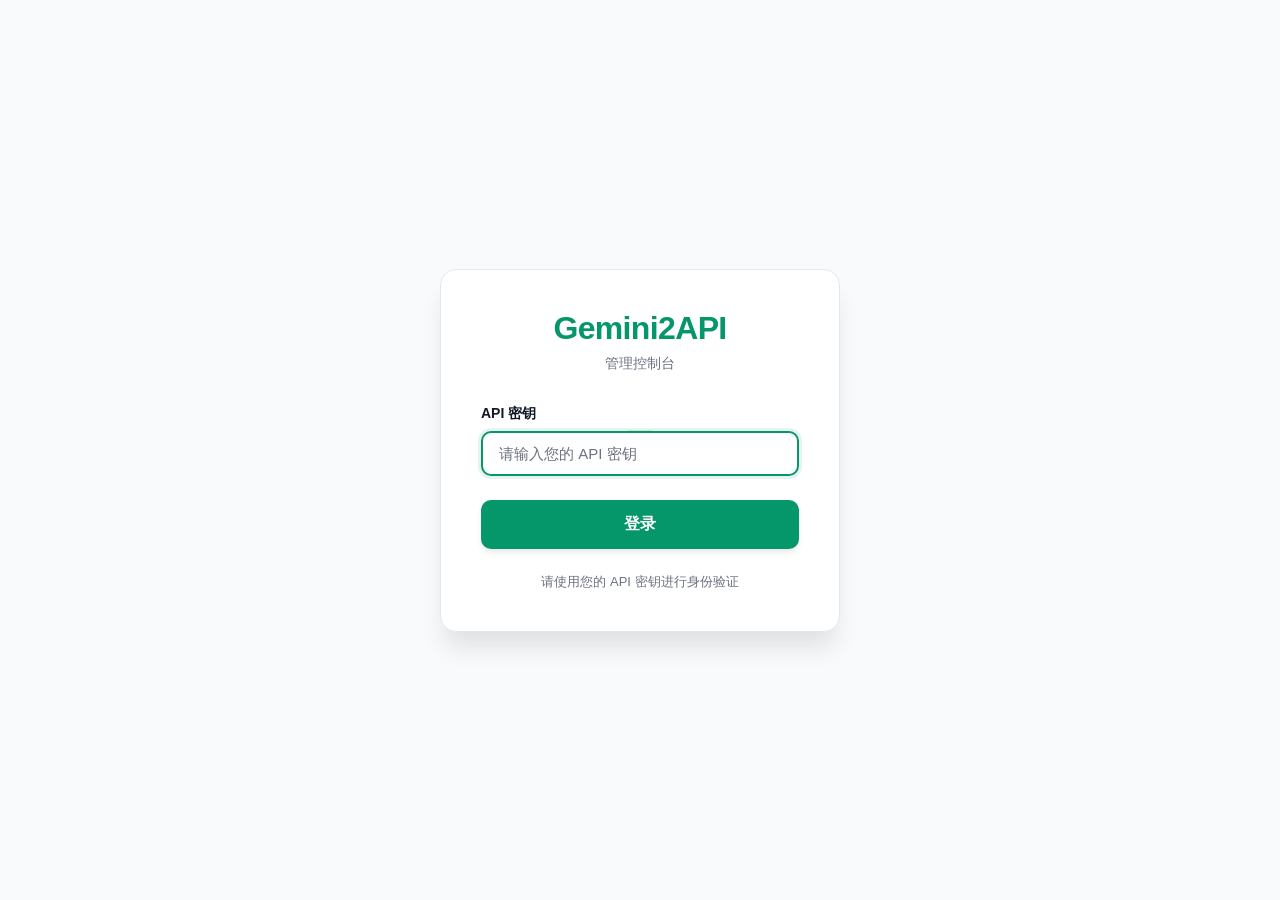
==== static/login.html @ b67900e4 "feat: 添加 Web 管理面板 - 组件化 SPA 架构，动态加载 HTML 片段 - 玻璃拟态 UI 设计，支持明暗主题切换 - 仪表盘：账号状态总览、可用模型列表 - 账号管理：添加/删除/检" ====
<!DOCTYPE html>
<html lang="zh-CN" id="html-root">
<head>
    <meta charset="UTF-8">
    <meta name="viewport" content="width=device-width, initial-scale=1.0">
    <title>登录 - Gemini2API</title>
    <style>
        * {
            margin: 0;
            padding: 0;
            box-sizing: border-box;
        }

        :root {
            --primary-color: #059669;
            --primary-hover: #047857;
            --bg-main: #f9fafb;
            --bg-card: #ffffff;
            --text-primary: #111827;
            --text-secondary: #6b7280;
            --border: #e5e7eb;
            --error: #dc2626;
            --error-bg: #fee2e2;
            --shadow-sm: 0 1px 2px 0 rgba(0, 0, 0, 0.05);
            --shadow-md: 0 4px 6px -1px rgba(0, 0, 0, 0.1);
            --shadow-lg: 0 10px 15px -3px rgba(0, 0, 0, 0.1);
            --shadow-xl: 0 20px 25px -5px rgba(0, 0, 0, 0.1);
        }

        [data-theme="dark"] {
            --bg-main: #0f172a;
            --bg-card: #1e293b;
            --text-primary: #f1f5f9;
            --text-secondary: #94a3b8;
            --border: #334155;
            --error-bg: #7f1d1d;
            --shadow-sm: 0 1px 2px 0 rgba(0, 0, 0, 0.3);
            --shadow-md: 0 4px 6px -1px rgba(0, 0, 0, 0.4);
            --shadow-lg: 0 10px 15px -3px rgba(0, 0, 0, 0.4);
            --shadow-xl: 0 20px 25px -5px rgba(0, 0, 0, 0.5);
        }

        body {
            font-family: -apple-system, BlinkMacSystemFont, 'Segoe UI', Roboto, 'Helvetica Neue', Arial, sans-serif;
            background: var(--bg-main);
            color: var(--text-primary);
            min-height: 100vh;
            display: flex;
            align-items: center;
            justify-content: center;
            padding: 20px;
            transition: background-color 0.3s ease, color 0.3s ease;
        }

        .login-container {
            width: 100%;
            max-width: 400px;
            animation: fadeInUp 0.6s cubic-bezier(0.16, 1, 0.3, 1);
        }

        @keyframes fadeInUp {
            from {
                opacity: 0;
                transform: translateY(20px);
            }
            to {
                opacity: 1;
                transform: translateY(0);
            }
        }

        .login-card {
            background: var(--bg-card);
            border-radius: 16px;
            box-shadow: var(--shadow-xl);
            padding: 2.5rem;
            border: 1px solid var(--border);
            transition: all 0.3s ease;
        }

        .logo-section {
            text-align: center;
            margin-bottom: 2rem;
        }

        .logo-title {
            font-size: 2rem;
            font-weight: 700;
            color: var(--primary-color);
            margin-bottom: 0.5rem;
            letter-spacing: -0.02em;
        }

        .logo-subtitle {
            font-size: 0.875rem;
            color: var(--text-secondary);
            font-weight: 500;
        }

        .form-group {
            margin-bottom: 1.5rem;
        }

        .form-label {
            display: block;
            font-size: 0.875rem;
            font-weight: 600;
            color: var(--text-primary);
            margin-bottom: 0.5rem;
        }

        .input-wrapper {
            position: relative;
        }

        .form-input {
            width: 100%;
            padding: 0.75rem 1rem;
            font-size: 0.9375rem;
            border: 2px solid var(--border);
            border-radius: 10px;
            background: var(--bg-card);
            color: var(--text-primary);
            transition: all 0.2s ease;
            outline: none;
            font-family: inherit;
        }

        .form-input:focus {
            border-color: var(--primary-color);
            box-shadow: 0 0 0 3px rgba(5, 150, 105, 0.1);
        }

        .form-input::placeholder {
            color: var(--text-secondary);
        }

        .login-button {
            width: 100%;
            padding: 0.875rem 1.5rem;
            font-size: 1rem;
            font-weight: 600;
            color: white;
            background: var(--primary-color);
            border: none;
            border-radius: 10px;
            cursor: pointer;
            transition: all 0.2s ease;
            display: flex;
            align-items: center;
            justify-content: center;
            gap: 0.5rem;
            box-shadow: var(--shadow-md);
        }

        .login-button:hover:not(:disabled) {
            background: varateY(-1px);
            box-shadow: var(--shadow-lg);
        }

        .login-button:active:not(:disabled) {
            transform: translateY(0);
        }

        .login-button:disabled {
            opacity: 0.6;
            cursor: not-allowed;
        }

        .spinner {
            width: 18px;
            height: 18px;
            border: 2px solid rgba(255, 255, 255, 0.3);
            border-top-color: white;
            border-radius: 50%;
            animation: spin 0.6s linear infinite;
        }

        @keyframes spin {
            to { transform: rotate(360deg); }
        }

        .error-message {
            margin-top: 1rem;
            padding: 0.75rem 1rem;
            background: var(--error-bg);
            color: var(--error);
            border-radius: 8px;
            font-size: 0.875rem;
            font-weight: 500;
            display: none;
            animation: shake 0.4s ease;
        }

        .error-message.show {
            display: block;
        }

        @keyframes shake {
            0%, 100% { transform: translateX(0); }
            25% { transform: translateX(-8px); }
            75% { transform: translateX(8px); }
        }

        .theme-toggle {
            position: absolute;
            top: 1.5rt: 1.5rem;
            width: 40px;
            height: 40px;
            border-radius: 10px;
            background: var(--bg-card);
            border: 1px solid var(--border);
            cursor: pointer;
            display: flex;
            align-items: center;
            juntent: center;
            transition: all 0.2s ease;
            box-shadow: var(--shadow-sm);
        }

        .theme-toggle:hover {
            transform: scale(1.05);
            box-shadow: var(--shadow-md);
        }

        .theme-icon {
            width: 20px;
            height: 20px;
            color: var(--text-primary);
        }

        .footer-text {
            text-align: center;
            margin-top: 1.5rem;
            font-size: 0.8125rem;
            color: var(--text-secondary);
        }

        @media (max-width: 480px) {
            .login-card {
                padding: 2rem 1.5rem;
            }

            .logo-title {
                font-size: 1.75rem;
            }

            .theme-toggle {
                top: 1rem;
                right: 1rem;
            }
        }
    </style>
</head>
<body>
    <button class="theme-toggle" id="themeToggle" aria-label="切换主题">
        <svg class="theme-icon" id="themeIcon" fill="none" stroke="currentColor" viewBox="0 0 24 24">
            <path stroke-linecap="round" stroke-linejoin="round" stroke-width="2" d="M12 3v1m0 16v1m9-9h-1M4 12H3m15.364 6.364l-.707-.707M6.343 6.343l-.707-.707m12.728 0l-.707.707M6.343 17.657l-.707.707M16 12a4 4 0 11-8 0 4 4 0 018 0z"></path>
        </svg>
    </button>

    <div class="login-container">
        <div class="login-card">
            <div class="logo-section">
                <h1 class="logo-title">Gemini2API</h1>
                <p class="logo-subtitle">管理控制台</p>
            </div>

            <form id="loginForm">
                <div class="form-group">
                    <label for="apiKey" class="form-label">API 密钥</label>
                    <div class="input-wrapper">
                        <input
                            type="password"
                            id="apiKey"
                            class="form-input"
                            placeholder="请输入您的 API 密钥"
                            autocomplete="off"
                            required
                        >
                    </div>
                </div>

                <button type="submit" class="login-button" id="loginButton">
                    <span id="buttonText">登录</span>
                </button>

                <div class="error-message" id="errorMessage"></div>
            </form>

            <p class="footer-text">请使用您的 API 密钥进行身份验证</p>
        </div>
    </div>

    <script>
        // Theme management
        const themeToggle = document.getElementById('themeToggle');
        const themeIcon = document.getElementById('themeIcon');
        const html = document.documentElement;

        // Load saved theme
        const savedTheme = localStorage.getItem('gemini2api_theme') || 'light';
        html.setAttribute('data-theme', savedTheme);
        updateThemeIcon(savedTheme);

        themeToggle.addEventListener('click', () => {
            const currentTheme = html.getAttribute('data-theme');
            const newTheme = currentTheme === 'light' ? 'dark' : 'light';
            html.setAttribute('data-theme', newTheme);
            localStorage.setItem('gemini2api_theme', newTheme);
            updateThemeIcon(newTheme);
        });

        function updateThemeIcon(theme) {
            if (theme === 'dark') {
                themeIcon.innerHTML = '<path stroke-linecap="round" stroke-linejoin="round" stroke-width="2" d="M20.354 15.354A9 9 0 018.646 3.646 9.003 9.003 0 0012 21a9.003 9.003 0 008.354-5.646z"></path>';
            } else {
                themeIcon.innerHTML = '<path stroke-linecap="round" stroke-linejoin="round" stroke-width="2" d="M12 3v1m0 16v1m9-9h-1M4 12H3m15.364 6.364l-.707-.707M6.343 6.343l-.707-.707m12.728 0l-.707.707M6.343 17.657l-.707.707M16 12a4 4 0 11-8 0 4 4 0 018 0z"></path>';
            }
        }

        // Login form handling
        const loginForm = document.getElementById('loginForm');
        const apiKeyInput = document.getElementById('apiKey');
        const loginButton = document.getElementById('loginButton');
        const buttonText = document.getElementById('buttonText');
        const errorMessage = document.getElementById('errorMessage');

        loginForm.addEventListener('submit', async (e) => {
            e.preventDefault();

            const apiKey = apiKeyInput.value.trim();

            if (!apiKey) {
                showError('请输入 API 密钥');
                return;
            }

            setLoading(true);
            hideError();

            try {
                const response = await fetch('/health', {
                    method: 'GET',
                    headers: {
                        'Authorization': `Bearer ${apiKey}`,
                        'Content-Type': 'application/json'
                    }
                });

                if (response.ok) {
                    localStorage.setItem('gemini2api_token', apiKey);
                    buttonText.textContent = '登录成功';
                    setTimeout(() => {
                        window.location.href = '/index.html';
                    }, 500);
                } else if (response.status === 401 || response.status === 403) {
                    showError('API 密钥无效，请检查后重试');
                    setLoading(false);
                } else {
                    showError('登录失败，请稍后重试');
                    setLoading(false);
                }
            } catch (error) {
                showError('网络错误，请检查连接');
                setLoading(false);
            }
        });

        function setLoading(loading) {
            loginButton.disabled = loading;
            if (loading) {
                buttonText.innerHTML = '<span class="spinner"></span><span>登录中...</span>';
            } else {
                buttonText.textContent = '登录';
            }
        }

        function showError(message) {
            errorMessage.textContent = message;
            errorMessage.classList.add('show');
            errorMessage.style.animation = 'none';
            setTimeout(() => {
                errorMessage.style.animation = '';
            }, 10);
        }

        function hideError() {
            errorMessage.classList.remove('show');
        }

        // Focus on input
        apiKeyInput.focus();
    </script>
</body>
</html>
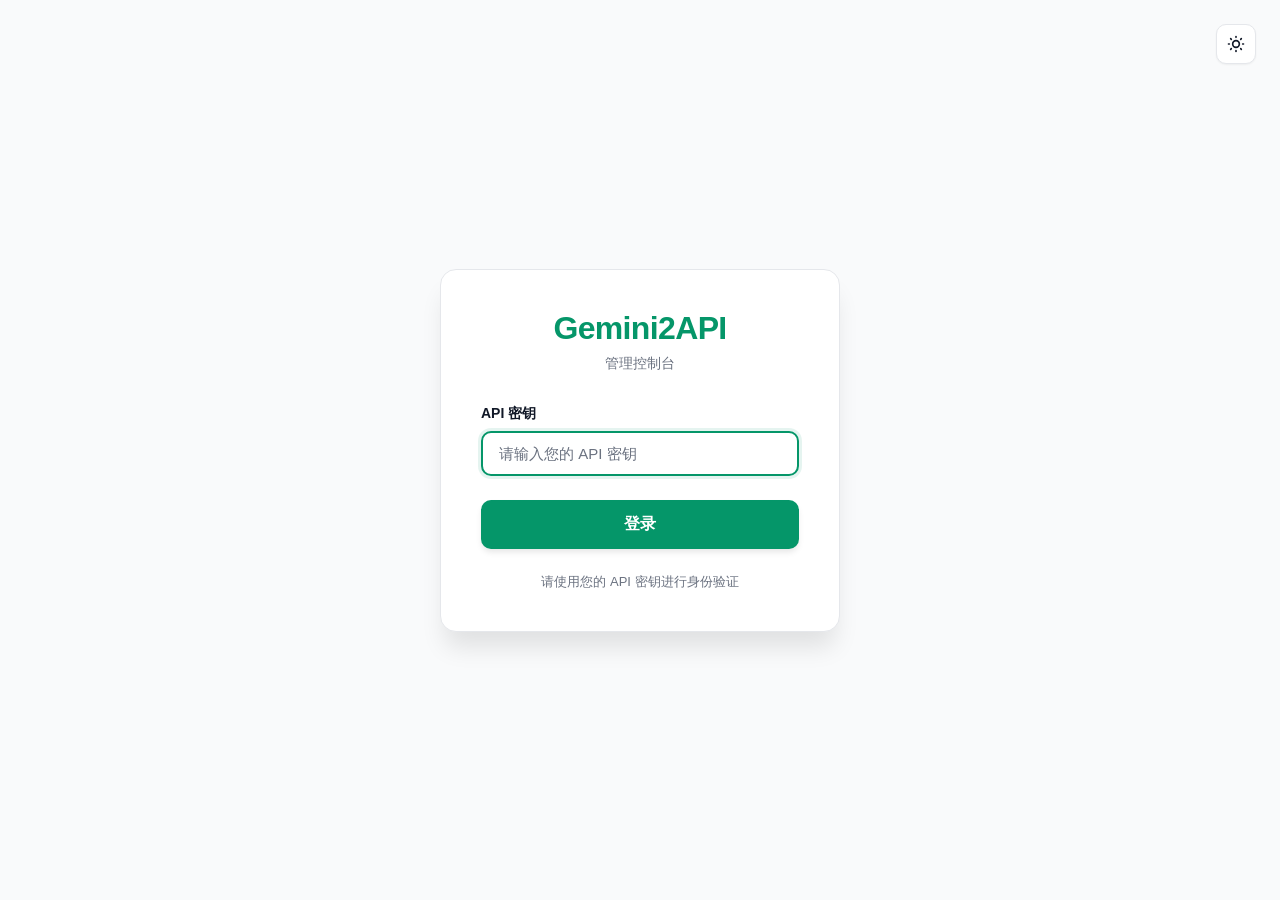
==== commit e5c085db: "fix: 登录页主题按钮错位 + Playground 改名模型测试 + 错误提示优化 - 修复 login.html theme-toggle CSS 缺少 right 属性和 justify-co" ====
--- a/static/login.html
+++ b/static/login.html
@@ -204,7 +204,8 @@
 
         .theme-toggle {
             position: absolute;
-            top: 1.5rt: 1.5rem;
+            top: 1.5rem;
+            right: 1.5rem;
             width: 40px;
             height: 40px;
             border-radius: 10px;
@@ -213,7 +214,7 @@
             cursor: pointer;
             display: flex;
             align-items: center;
-            juntent: center;
+            justify-content: center;
             transition: all 0.2s ease;
             box-shadow: var(--shadow-sm);
         }
@@ -326,8 +327,16 @@
         const buttonText = document.getElementById('buttonText');
         const errorMessage = document.getElementById('errorMessage');
 
+        const MAX_ATTEMPTS = 5;
+        let remainingAttempts = MAX_ATTEMPTS;
+
         loginForm.addEventListener('submit', async (e) => {
             e.preventDefault();
+
+            if (remainingAttempts <= 0) {
+                showError('尝试次数已用完，请稍后再试');
+                return;
+            }
 
             const apiKey = apiKeyInput.value.trim();
 
@@ -340,7 +349,7 @@
             hideError();
 
             try {
-                const response = await fetch('/health', {
+                const response = await fetch('/admin/verify', {
                     method: 'GET',
                     headers: {
                         'Authorization': `Bearer ${apiKey}`,
@@ -351,11 +360,22 @@
                 if (response.ok) {
                     localStorage.setItem('gemini2api_token', apiKey);
                     buttonText.textContent = '登录成功';
+                    remainingAttempts = MAX_ATTEMPTS;
                     setTimeout(() => {
                         window.location.href = '/index.html';
                     }, 500);
                 } else if (response.status === 401 || response.status === 403) {
-                    showError('API 密钥无效，请检查后重试');
+                    remainingAttempts--;
+                    if (remainingAttempts > 0) {
+                        showError(`密码错误。还剩 ${remainingAttempts} 次尝试机会。`);
+                    } else {
+                        showError('尝试次数已用完，请稍后再试。');
+                        loginButton.disabled = true;
+                        setTimeout(() => {
+                            remainingAttempts = MAX_ATTEMPTS;
+                            loginButton.disabled = false;
+                        }, 60000);
+                    }
                     setLoading(false);
                 } else {
                     showError('登录失败，请稍后重试');
